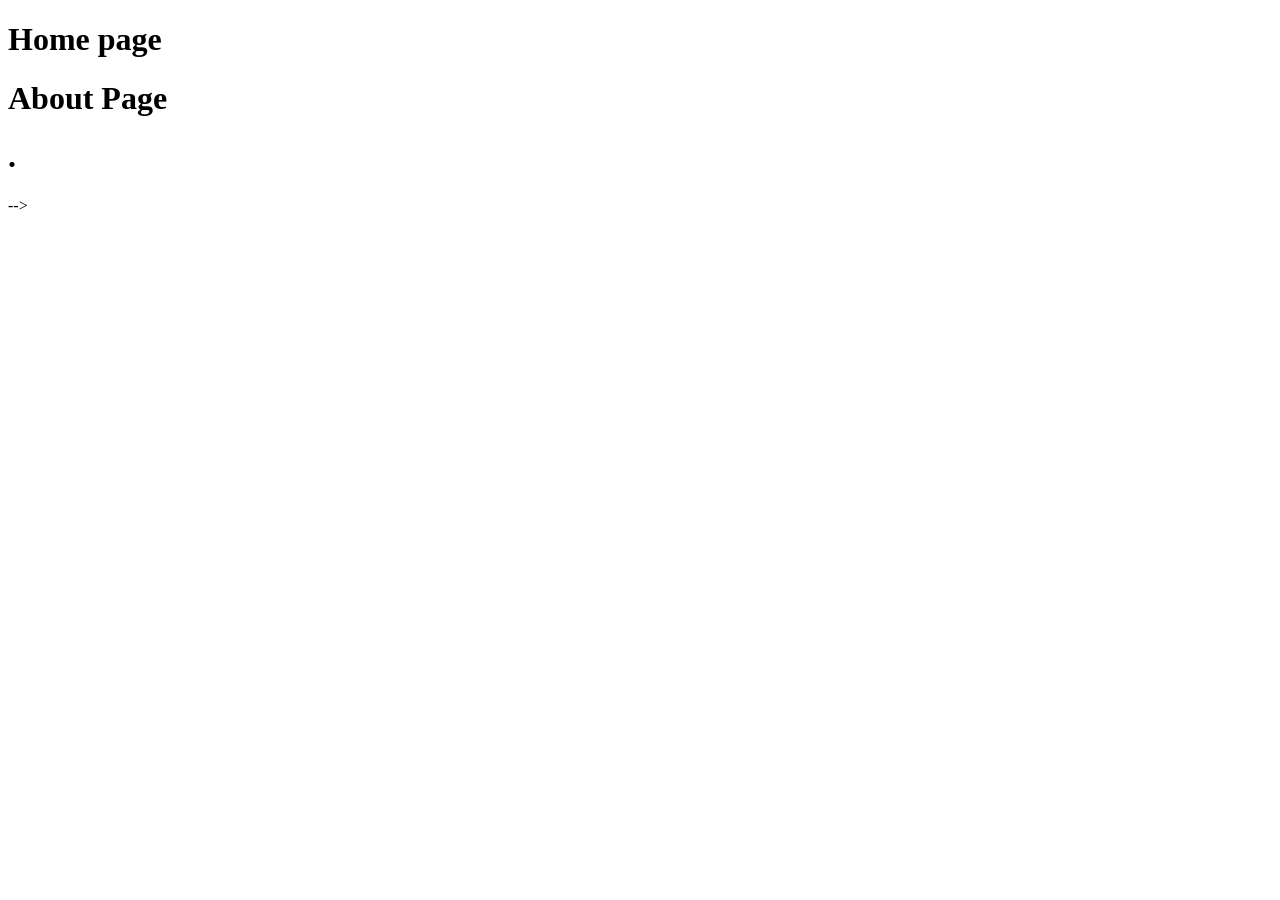
==== index.html @ bed2f5f3 "Add wedding invitation website" ====
<!DOCTYPE html>
<html lang="en">
<head>
    <!-- <meta charset="UTF-8">
    <meta name="viewport" content="width=device-width, initial-scale=1.0">
    <title>Home Page</title>
    <style>

        *{
            padding: 0;
            margin: 0;
            box-sizing: border-box;
            font-family: Verdana, Geneva, Tahoma, sans-serif;
        }



        .square{

            background-color: blue;
            width: 300px;
            height: 300px;
            margin: 20px;
            border-radius: 74px 14px 61px 27px; 

        }

        .rect{
            background-color: red;
            width: 400px;
            height: 200px;
            margin: 20px;

        }

        .cir{

            background-color: rgb(0, 255, 26);
            width: 300px;
            height: 300px;
            margin: 20px;
            border-radius: 50%;


        }

        

       

    </style>
</head>
<!-- <body> -->

    <h1 class="square">Home page</h1>

    <h1 class="rect">About Page</h1>

    <h1 class="cir">.</h1>
    
</body>
</html>
<!DOCTYPE html>
<html lang="en">
<head>
    <meta charset="UTF-8">
    <meta name="viewport" content="width=device-width, initial-scale=1.0">
    <title>StartupAMP Demo</title>
    <link rel="shortcut icon" href="Assests/logo.png" type="image/x-icon">
    <link rel="stylesheet" href="Mobile.css">
</head>
<body>
    <!-- <header>
        <div class="logo-text">
            <h2>Best Mobile App</h2>
        </div>
        <div class="head-menus">
            <ul class="Main-menus">
                <a href="#"> <li>HOME</li></a>
                <a href="#"><li>SERVICES</li></a>
                <a href="#"><li>ABOUT US</li></a>
                <a href="#" ><li class="show-menus">MORE DEMOS 🔻
                    <ul class="sub-menus">
                        <a href="#"><li>Mobil App</li></a>
                        <a href="#"><li>Co -working</li></a>
                        <a href="#"><li>Bussiness School</li></a>
                        <a href="#"><li>Headres</li></a>
                        <a href="#"><li>Featurs</li></a>
                        <a href="#"><li>Tab</li></a>
                    </ul>
                </li></a>
                <a href="#" class="Contact-menu"><li>CONTACT US</li></a>           
            </ul>
        </div>
    </header> -->

 -->







    <script>
        var personal_details=
        {
            "name":prompt("Enter Your Name")

        }
        console.log(personal_details.name)

    </script>

</body>
</html>
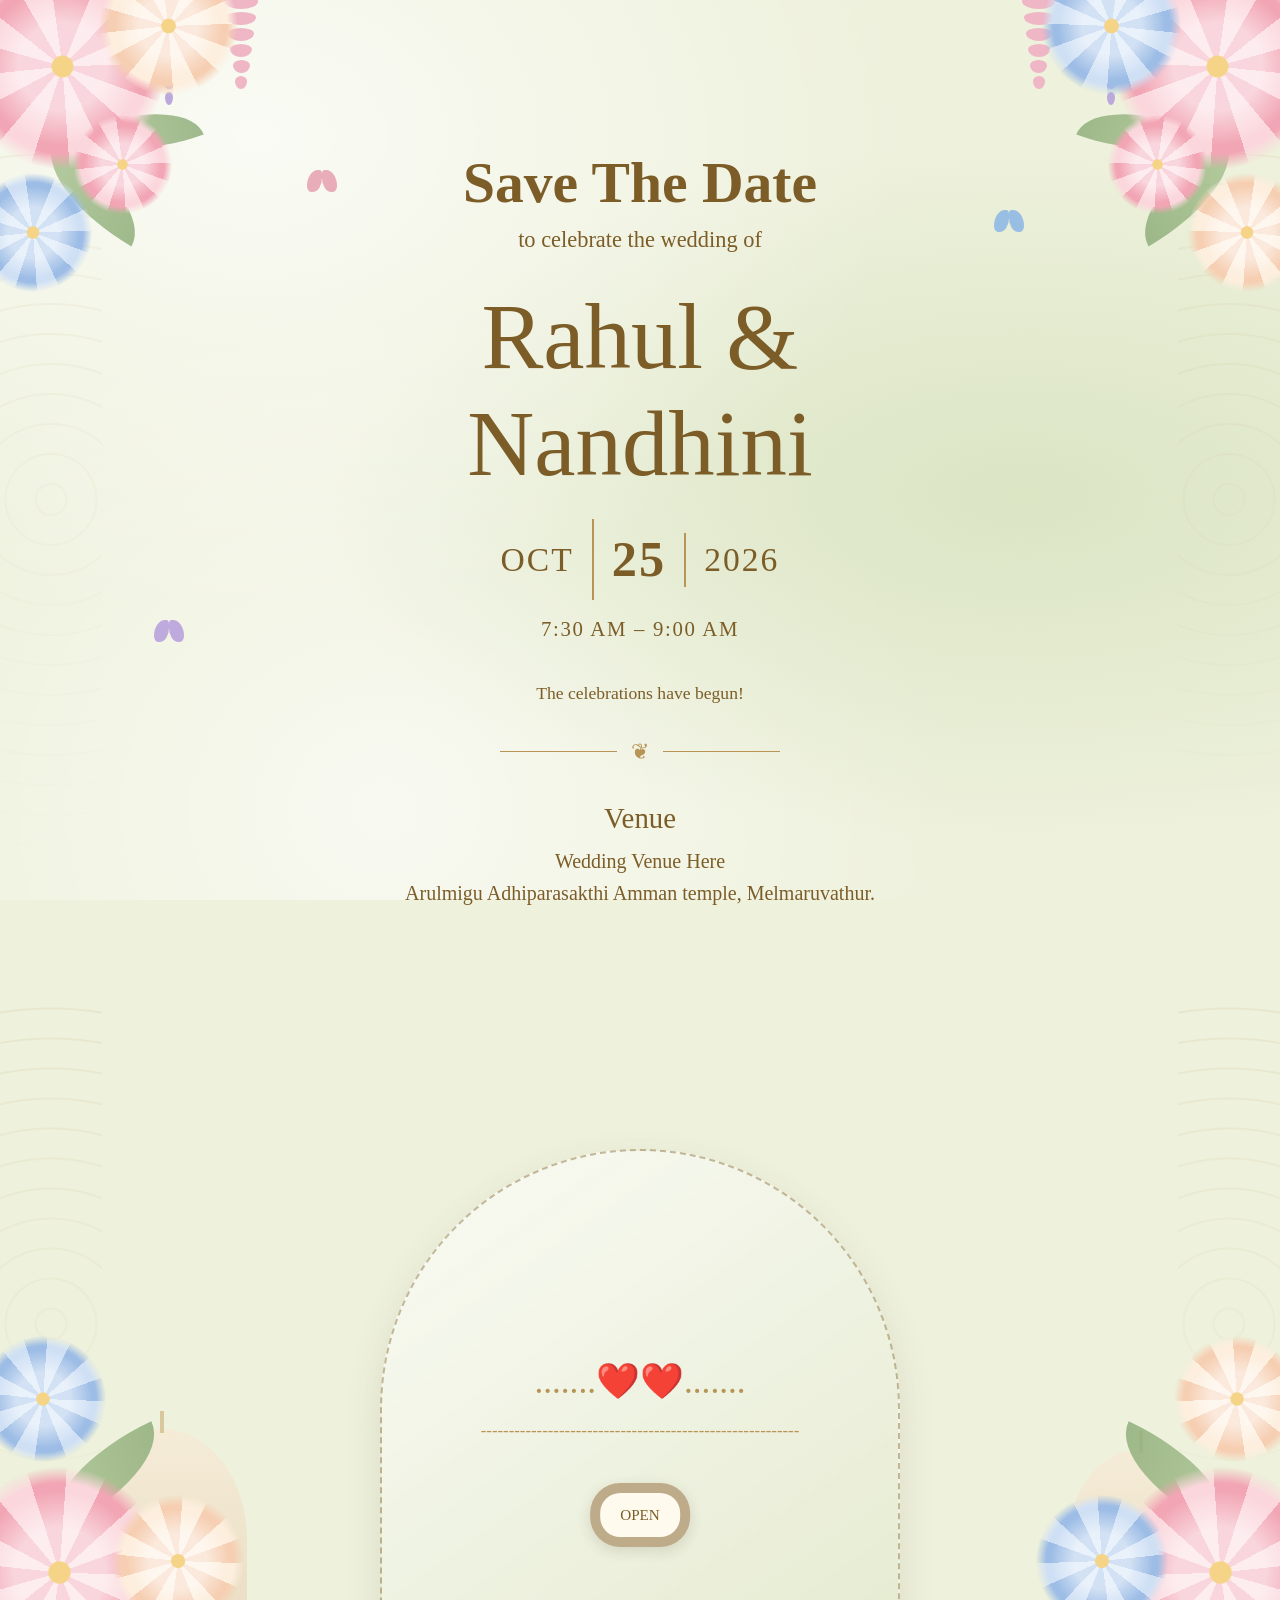
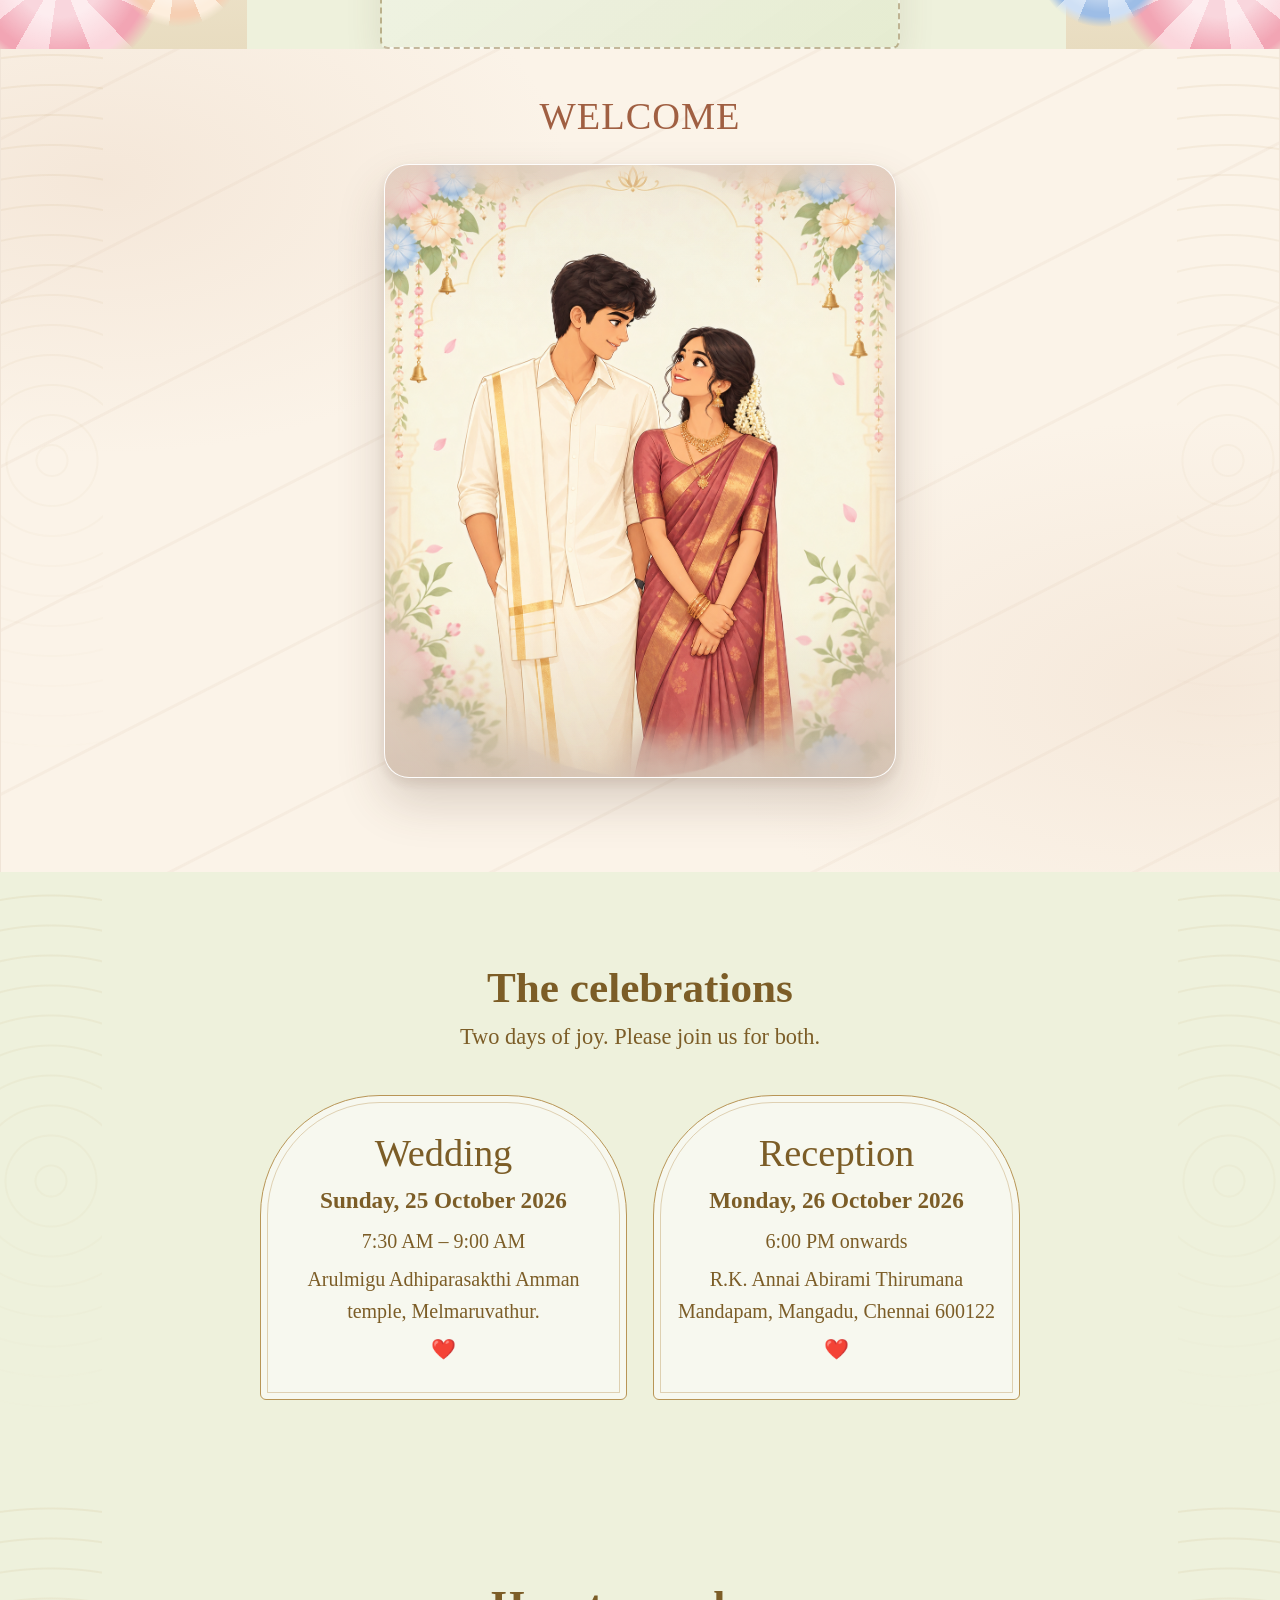
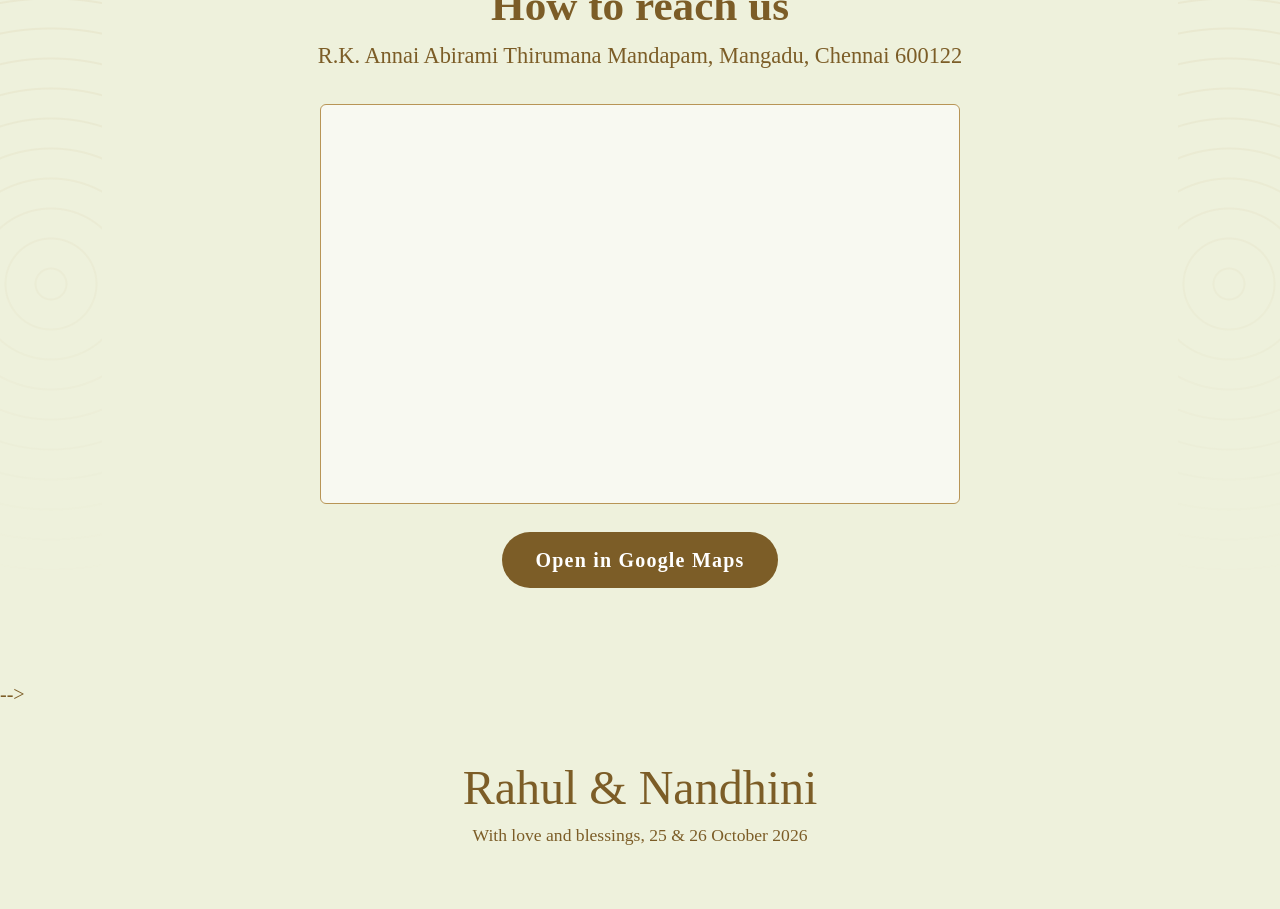
==== commit 6898f2be: "Set wedding invitation as homepage" ====
--- a/index.html
+++ b/index.html
@@ -1,116 +1,420 @@
 <!DOCTYPE html>
 <html lang="en">
 <head>
-    <!-- <meta charset="UTF-8">
-    <meta name="viewport" content="width=device-width, initial-scale=1.0">
-    <title>Home Page</title>
-    <style>
-
-        *{
-            padding: 0;
-            margin: 0;
-            box-sizing: border-box;
-            font-family: Verdana, Geneva, Tahoma, sans-serif;
-        }
-
-
-
-        .square{
-
-            background-color: blue;
-            width: 300px;
-            height: 300px;
-            margin: 20px;
-            border-radius: 74px 14px 61px 27px; 
-
-        }
-
-        .rect{
-            background-color: red;
-            width: 400px;
-            height: 200px;
-            margin: 20px;
-
-        }
-
-        .cir{
-
-            background-color: rgb(0, 255, 26);
-            width: 300px;
-            height: 300px;
-            margin: 20px;
-            border-radius: 50%;
-
-
-        }
-
-        
-
-       
-
-    </style>
-</head>
-<!-- <body> -->
-
-    <h1 class="square">Home page</h1>
-
-    <h1 class="rect">About Page</h1>
-
-    <h1 class="cir">.</h1>
-    
-</body>
-</html>
-<!DOCTYPE html>
-<html lang="en">
-<head>
-    <meta charset="UTF-8">
-    <meta name="viewport" content="width=device-width, initial-scale=1.0">
-    <title>StartupAMP Demo</title>
-    <link rel="shortcut icon" href="Assests/logo.png" type="image/x-icon">
-    <link rel="stylesheet" href="Mobile.css">
+<meta charset="utf-8">
+<meta name="viewport" content="width=device-width, initial-scale=1">
+<title>Rahul &amp; Nandhini | Save the Date</title>
+<link rel="preconnect" href="https://fonts.googleapis.com">
+<link rel="preconnect" href="https://fonts.gstatic.com" crossorigin>
+<link href="https://fonts.googleapis.com/css2?family=Cormorant+Garamond:wght@500;600&family=Pinyon+Script&display=swap" rel="stylesheet">
+<style>
+/* ===== Tokens: change these to re-theme ===== */
+:root{
+  --paper:#eef1dc;       /* sage marble paper */
+  --paper-2:#e2e9cd;
+  --gold:#7c5d27;        /* brown-gold text */
+  --gold-soft:#b89556;
+  --leaf:#8fae7a;
+  --serif:"Cormorant Garamond",Georgia,"Times New Roman",serif;
+  --script:"Pinyon Script","Brush Script MT",cursive;
+}
+*{box-sizing:border-box;margin:0;padding:0}
+body{
+  font-family:var(--serif);font-weight:500;font-size:1.25rem;color:var(--gold);line-height:1.6;
+  background:
+    radial-gradient(ellipse at 20% 15%,rgba(255,255,255,.7),transparent 45%),
+    radial-gradient(ellipse at 80% 55%,rgba(214,226,190,.8),transparent 50%),
+    radial-gradient(ellipse at 30% 90%,rgba(255,255,255,.6),transparent 45%),
+    var(--paper);
+  background-attachment:fixed;
+}
+a{color:inherit}
+:focus-visible{outline:3px solid var(--gold-soft);outline-offset:3px}
+
+/* ===== Sections ===== */
+section{position:relative;overflow:hidden;padding:90px 24px;text-align:center}
+.col{position:relative;z-index:2;max-width:560px;margin:0 auto}
+/* faint carved side panels like the reference */
+section::before,section::after{
+  content:"";position:absolute;top:0;bottom:0;width:clamp(30px,8vw,110px);opacity:.5;
+  background:repeating-radial-gradient(circle at 50% 50%,transparent 0 14px,rgba(184,149,86,.22) 15px 16px,transparent 17px 30px);
+  -webkit-mask:linear-gradient(#000,transparent 90%);mask:linear-gradient(#000,transparent 90%);
+}
+section::before{left:0}
+section::after{right:0}
+
+/* ===== Hero ===== */
+.hero{min-height:100vh;display:grid;align-items:center;padding-top:150px}
+.hero .col{animation:fade 1.6s ease-out both}
+.title{font-size:clamp(2.4rem,8vw,3.6rem);font-weight:600;line-height:1.15}
+.small{font-size:clamp(1.1rem,3.4vw,1.4rem);margin-top:6px}
+.names{font-family:var(--script);font-weight:400;font-size:clamp(3.4rem,13vw,5.8rem);line-height:1.15;margin:26px 0 22px}
+.date{
+  display:inline-flex;align-items:center;gap:18px;font-size:clamp(1.4rem,5vw,2.1rem);letter-spacing:.06em;
+}
+.date b{font-size:1.5em;font-weight:600}
+.date span+span,.date b+span,.date span+b{border-left:2px solid var(--gold-soft);padding-left:18px}
+.time{margin-top:12px;letter-spacing:.08em;font-size:clamp(1.05rem,3.4vw,1.3rem)}
+.orn{display:flex;align-items:center;gap:14px;max-width:280px;margin:26px auto;color:var(--gold-soft);font-size:1.4rem}
+.orn::before,.orn::after{content:"";flex:1;height:1px;background:var(--gold-soft)}
+.venue-name{font-size:clamp(1.4rem,4.6vw,1.8rem);margin-bottom:4px}
+h2{font-size:clamp(2rem,6vw,2.7rem);font-weight:600;line-height:1.2}
+
+/* ===== Couple scene ===== */
+.scene{min-height:650px;padding-bottom:0;display:flex;align-items:flex-end;justify-content:center}
+.scene .col{max-width:560px;width:100%}
+.couple-photo{position:relative;display:grid;place-items:center;width:min(82vw,520px);height:clamp(390px,48vw,500px);margin:0 auto;overflow:hidden;border:2px dashed rgba(124,93,39,.42);border-radius:260px 260px 8px 8px;background:linear-gradient(145deg,rgba(255,255,255,.68),rgba(226,233,205,.75));box-shadow:0 14px 36px rgba(89,72,39,.12)}
+.couple-photo.has-image{border-style:solid;background:#e6dbc8}
+.couple-photo img{display:block;width:100%;height:100%;object-fit:cover;color:var(--gold);font-size:1rem}
+.couple-empty{padding:24px;text-align:center;color:var(--gold-soft)}
+.couple-empty .photo-icon{display:block;font-size:2.2rem;margin-bottom:8px}
+.couple-empty p{font-size:1.05rem}
+.couple-upload{position:absolute;left:50%;bottom:100px;transform:translateX(-50%);z-index:4;padding:10px 20px;border:10px solid rgba(124,93,39,.5);border-radius:30px;background:rgba(255,250,239,.94);color:var(--gold);font:inherit;font-size:.95rem;white-space:nowrap;cursor:pointer;box-shadow:0 4px 14px rgba(65,49,22,.14)}
+.couple-upload:hover{background:#fff}
+.couple-upload:focus-within{outline:3px solid var(--gold-soft);outline-offset:3px}
+.couple-upload input{position:absolute;width:1px;height:1px;overflow:hidden;clip:rect(0,0,0,0);white-space:nowrap;clip-path:inset(50%)}
+.dome{position:absolute;bottom:0;z-index:1;background:linear-gradient(#f5ecd8,#e8dcc0);border-radius:50% 50% 0 0}
+.dome.d1{left:6%;width:clamp(90px,20vw,170px);height:clamp(120px,26vw,220px)}
+.dome.d2{right:5%;width:clamp(80px,18vw,150px);height:clamp(110px,24vw,200px)}
+.dome::before{content:"";position:absolute;left:50%;top:-18px;width:4px;height:22px;background:#d9c79d;translate:-50% 0}
+
+/* ===== Events ===== */
+.cards{display:grid;grid-template-columns:repeat(auto-fit,minmax(240px,1fr));gap:26px;margin-top:40px}
+.card{
+  background:rgba(255,255,255,.55);padding:34px 22px;
+  border:1px solid var(--gold-soft);outline:1px solid rgba(184,149,86,.4);outline-offset:-8px;
+  border-radius:120px 120px 6px 6px;
+}
+.card h3{font-family:var(--script);font-weight:400;font-size:2.4rem;line-height:1.2}
+.card p{margin-top:6px}
+.card .big{font-size:1.45rem;font-weight:600}
+
+/* ===== Map ===== */
+.map{margin:30px auto 0;max-width:640px;aspect-ratio:16/10;border:1px solid var(--gold-soft);padding:8px;background:rgba(255,255,255,.6);border-radius:6px}
+.map iframe{width:100%;height:100%;border:0;display:block}
+.btn{
+  display:inline-block;margin-top:28px;padding:12px 34px;text-decoration:none;font-weight:600;letter-spacing:.06em;
+  color:#fff;background:var(--gold);border-radius:40px;transition:background .2s;
+}
+.btn:hover{background:#5f4519}
+footer{text-align:center;padding:50px 24px 60px;font-size:1.1rem}
+footer .names{font-size:3rem;margin:0 0 6px}
+
+/* ===== Hand-built florals (CSS only) ===== */
+.corner{position:absolute;width:clamp(170px,38vw,330px);height:clamp(190px,42vw,360px);z-index:1;pointer-events:none}
+.corner.tl{top:0;left:0}
+.corner.tr{top:0;right:0;scale:-1 1}
+.corner.bl{bottom:0;left:0;scale:1 -1}
+.corner.br{bottom:0;right:0;scale:-1 -1}
+.b{
+  position:absolute;left:var(--x);top:var(--y);width:var(--s);aspect-ratio:1;border-radius:50%;
+  background:
+    radial-gradient(circle,#f5d487 0 7%,transparent 8%),
+    radial-gradient(circle,rgba(255,255,255,.55) 0 30%,transparent 55%),
+    repeating-conic-gradient(var(--p1) 0 22deg,var(--p2) 22deg 44deg);
+  -webkit-mask:radial-gradient(circle,#000 60%,transparent 71%);mask:radial-gradient(circle,#000 60%,transparent 71%);
+}
+.pink{--p1:#f2a5b4;--p2:#fbd6dc}
+.blue{--p1:#9dbde6;--p2:#cfe0f5}
+.peach{--p1:#f6cfb3;--p2:#fdeedd}
+.l{position:absolute;left:var(--x);top:var(--y);width:var(--s);height:calc(var(--s)*.45);rotate:var(--r);
+  background:linear-gradient(90deg,#a9c492,var(--leaf));border-radius:0 100% 0 100%;opacity:.85}
+.w{position:absolute;left:var(--x);top:var(--y);display:flex;flex-direction:column;align-items:center;gap:3px}
+.w i{display:block;height:13px;border-radius:50% 50% 50% 50%/40% 40% 60% 60%;background:var(--wc,#bba9dc);width:var(--ww)}
+.w i:nth-child(1){--ww:34px}.w i:nth-child(2){--ww:30px}.w i:nth-child(3){--ww:26px}
+.w i:nth-child(4){--ww:22px}.w i:nth-child(5){--ww:17px}.w i:nth-child(6){--ww:12px}.w i:nth-child(7){--ww:8px}
+.w.rose{--wc:#efb6c6}
+
+/* butterflies */
+.bf{position:absolute;z-index:3;width:30px;height:24px;pointer-events:none;animation:float 7s ease-in-out infinite alternate}
+.bf::before,.bf::after{content:"";position:absolute;top:0;width:15px;height:22px;background:var(--bc,#e7a3b3);opacity:.9;
+  border-radius:80% 20% 70% 30%;transform-origin:100% 50%;animation:flap .9s ease-in-out infinite alternate}
+.bf::before{left:0}
+.bf::after{right:0;border-radius:20% 80% 30% 70%;transform-origin:0 50%}
+.bf.blu{--bc:#8fb8e4}.bf.lav{--bc:#b9a2dd}
+
+/* ===== Warm botanical 3D photo carousel ===== */
+.gallery{
+  --gallery-ink:#76513c;--gallery-cream:#fbf3e8;--gallery-line:#ead9c8;
+  max-width:1350px;margin:0 auto;min-height:760px;padding:44px 3vw 58px;
+  color:var(--gallery-ink);background:
+    radial-gradient(ellipse at 8% 16%,rgba(228,200,177,.28),transparent 28%),
+    radial-gradient(ellipse at 94% 78%,rgba(228,200,177,.25),transparent 30%),
+    repeating-linear-gradient(153deg,transparent 0 78px,rgba(189,151,119,.08) 79px 81px,transparent 82px 146px),
+    var(--gallery-cream);
+  border-inline:1px solid #f0e4d7;overflow:hidden
+}
+.gallery h2{font-size:clamp(1.9rem,3vw,2.55rem);font-weight:500;letter-spacing:.025em;color:#a05f42}
+.gallery .small{color:#8e725f}
+.stage{position:relative;perspective:1400px;height:clamp(390px,54vw,650px);max-width:1120px;margin:24px auto 0;display:grid;place-items:center;isolation:isolate}
+.ring{position:relative;width:clamp(210px,40vw,540px);height:min(100%,680px);transform-style:preserve-3d}
+.ph{position:absolute;inset:2;margin:0;overflow:hidden;
+  border-radius:25px;background:#ead8c8;border:1px solid rgba(255,255,255,.95);box-shadow:0 24px 48px rgba(88,61,43,.2),0 5px 12px rgba(88,61,43,.12);transition:transform .75s cubic-bezier(.2,.75,.2,1),opacity .75s,filter .75s;backface-visibility:hidden}
+.ph img{display:block;width:100%;height:100%;object-fit:cover;color:var(--gallery-ink);font-size:.8rem}
+.ph::after{content:"";position:absolute;inset:0;pointer-events:none;background:linear-gradient(180deg,rgba(50,34,25,.04),transparent 28%,transparent 72%,rgba(50,34,25,.1))}
+.ph.pos-0{z-index:5;opacity:1;filter:none;transform:translateX(0) rotateY(0) scale(1)}
+.ph.pos-1{z-index:4;opacity:.88;filter:saturate(.82);transform:translateX(74%) rotateY(-27deg) scale(.88)}
+.ph.pos-n1{z-index:4;opacity:.88;filter:saturate(.82);transform:translateX(-74%) rotateY(27deg) scale(.88)}
+.ph.pos-2{z-index:2;opacity:.42;filter:saturate(.7);transform:translateX(132%) rotateY(-38deg) scale(.76)}
+.ph.pos-n2{z-index:2;opacity:.42;filter:saturate(.7);transform:translateX(-132%) rotateY(38deg) scale(.76)}
+.ph.pos-hidden{z-index:0;opacity:0;pointer-events:none;transform:scale(.7)}
+.gallery-arrow{position:absolute;z-index:8;top:50%;display:grid;place-items:center;width:48px;height:48px;border:0;border-radius:50%;background:#76513c;color:#fff4e9;font:inherit;font-size:1.6rem;line-height:1;cursor:pointer;box-shadow:0 5px 14px rgba(68,45,31,.22);transition:transform .2s,background .2s}
+.gallery-arrow:hover{background:#a05f42;transform:scale(1.07)}
+.gallery-arrow:focus-visible{outline:3px solid #c8956e;outline-offset:4px}
+.gallery-arrow.prev{left:max(8px,calc(50% - 440px))}.gallery-arrow.next{right:max(8px,calc(50% - 440px))}
+.gallery .hint{margin-top:12px;color:#987b65;font-size:.9rem}
+@media(max-width:620px){.gallery{min-height:580px;padding:42px 12px}.stage{height:400px}.ring{width:min(64vw,300px)}.ph{border-radius:19px}.ph.pos-1{transform:translateX(55%) rotateY(-27deg) scale(.82)}.ph.pos-n1{transform:translateX(-55%) rotateY(27deg) scale(.82)}.ph.pos-2{transform:translateX(82%) rotateY(-36deg) scale(.7)}.ph.pos-n2{transform:translateX(-82%) rotateY(36deg) scale(.7)}.gallery-arrow{width:40px;height:40px;font-size:1.35rem}.gallery-arrow.prev{left:5px}.gallery-arrow.next{right:5px}}
+@media(prefers-reduced-motion:reduce){.ph,.gallery-arrow{transition:none}}
+
+/* ===== Countdown ===== */
+.count{margin-top:34px}
+.count p{font-size:1.1rem;margin-bottom:12px}
+.units{display:flex;justify-content:center;gap:clamp(8px,3vw,18px)}
+.unit{
+  width:clamp(62px,19vw,90px);aspect-ratio:1;display:grid;place-content:center;
+  background:rgba(255,255,255,.6);border:1px solid var(--gold-soft);outline:1px solid rgba(184,149,86,.4);outline-offset:-5px;border-radius:50%;
+}
+.unit b{font-size:clamp(1.5rem,6vw,2.2rem);font-weight:600;line-height:1;font-variant-numeric:tabular-nums}
+.unit span{font-size:.8rem;letter-spacing:.05em;margin-top:4px}
+.done{font-family:var(--script);font-size:2.2rem;font-weight:400}
+
+@keyframes fade{from{opacity:0;translate:0 22px}to{opacity:1;translate:0 0}}
+@keyframes flap{to{transform:scaleX(.35)}}
+@keyframes float{to{translate:26px -34px;rotate:14deg}}
+@media (prefers-reduced-motion:reduce){.hero .col,.bf,.bf::before,.bf::after{animation:none}}
+@media (max-width:520px){section{padding:70px 18px}.hero{padding-top:130px}}
+</style>
 </head>
 <body>
-    <!-- <header>
-        <div class="logo-text">
-            <h2>Best Mobile App</h2>
-        </div>
-        <div class="head-menus">
-            <ul class="Main-menus">
-                <a href="#"> <li>HOME</li></a>
-                <a href="#"><li>SERVICES</li></a>
-                <a href="#"><li>ABOUT US</li></a>
-                <a href="#" ><li class="show-menus">MORE DEMOS 🔻
-                    <ul class="sub-menus">
-                        <a href="#"><li>Mobil App</li></a>
-                        <a href="#"><li>Co -working</li></a>
-                        <a href="#"><li>Bussiness School</li></a>
-                        <a href="#"><li>Headres</li></a>
-                        <a href="#"><li>Featurs</li></a>
-                        <a href="#"><li>Tab</li></a>
-                    </ul>
-                </li></a>
-                <a href="#" class="Contact-menu"><li>CONTACT US</li></a>           
-            </ul>
-        </div>
-    </header> -->
-
- -->
-
-
-
-
-
-
-
-    <script>
-        var personal_details=
-        {
-            "name":prompt("Enter Your Name")
-
-        }
-        console.log(personal_details.name)
-
-    </script>
+
+<!-- ============ HERO ============ -->
+<section class="hero">
+  <!-- top-left florals -->
+  <div class="corner tl" aria-hidden="true">
+    <i class="w" style="--x:46%;--y:-4px"><i></i><i></i><i></i><i></i><i></i><i></i><i></i></i>
+    <i class="w rose" style="--x:68%;--y:-4px"><i></i><i></i><i></i><i></i><i></i><i></i></i>
+    <i class="l" style="--x:10%;--y:46%;--s:120px;--r:30deg"></i>
+    <i class="l" style="--x:30%;--y:30%;--s:100px;--r:-20deg"></i>
+    <i class="b pink"  style="--x:-12%;--y:-10%;--s:62%"></i>
+    <i class="b peach" style="--x:30%;--y:-12%;--s:42%"></i>
+    <i class="b blue"  style="--x:-8%;--y:48%;--s:36%"></i>
+    <i class="b pink"  style="--x:22%;--y:32%;--s:30%"></i>
+  </div>
+  <!-- top-right florals (mirrored) -->
+  <div class="corner tr" aria-hidden="true">
+    <i class="w" style="--x:46%;--y:-4px"><i></i><i></i><i></i><i></i><i></i><i></i><i></i></i>
+    <i class="w rose" style="--x:68%;--y:-4px"><i></i><i></i><i></i><i></i><i></i><i></i></i>
+    <i class="l" style="--x:10%;--y:46%;--s:120px;--r:30deg"></i>
+    <i class="l" style="--x:30%;--y:30%;--s:100px;--r:-20deg"></i>
+    <i class="b pink"  style="--x:-12%;--y:-10%;--s:62%"></i>
+    <i class="b blue"  style="--x:30%;--y:-12%;--s:42%"></i>
+    <i class="b peach" style="--x:-8%;--y:48%;--s:36%"></i>
+    <i class="b pink"  style="--x:22%;--y:32%;--s:30%"></i>
+  </div>
+
+  <i class="bf" style="top:17%;left:24%" aria-hidden="true"></i>
+  <i class="bf blu" style="top:21%;right:20%;animation-delay:-3s" aria-hidden="true"></i>
+  <i class="bf lav" style="top:62%;left:12%;animation-delay:-5s" aria-hidden="true"></i>
+
+  <div class="col">
+    <h1 class="title">Save The Date</h1>
+    <p class="small">to celebrate the wedding of</p>
+    <p class="names">Rahul  &amp; Nandhini</p>
+    <p class="date"><span>OCT</span><b>25</b><span>2026</span></p>
+    <p class="time">7:30 AM &ndash; 9:00 AM</p>
+
+    <div class="count" id="count">
+      <p id="count-label">Counting down to our big day</p>
+      <div class="units" role="timer">
+        <div class="unit"><b id="cd-d">--</b><span>Days</span></div>
+        <div class="unit"><b id="cd-h">--</b><span>Hours</span></div>
+        <div class="unit"><b id="cd-m">--</b><span>Minutes</span></div>
+        <div class="unit"><b id="cd-s">--</b><span>Seconds</span></div>
+      </div>
+    </div>
+
+    <div class="orn" aria-hidden="true">&#10086;</div>
+    <p class="venue-name">Venue</p>
+    <p>Wedding Venue Here</p>
+    <p>Arulmigu Adhiparasakthi Amman temple, Melmaruvathur. </p>
+  </div>
+</section>
+
+<!-- ============ COUPLE SCENE ============ -->
+<section class="scene">
+  <div class="dome d1" aria-hidden="true"></div>
+  <div class="dome d2" aria-hidden="true"></div>
+  <div class="corner bl" aria-hidden="true">
+    <i class="l" style="--x:12%;--y:40%;--s:130px;--r:25deg"></i>
+    <i class="b pink"  style="--x:-14%;--y:-8%;--s:64%"></i>
+    <i class="b peach" style="--x:34%;--y:6%;--s:40%"></i>
+    <i class="b blue"  style="--x:-6%;--y:52%;--s:38%"></i>
+  </div>
+  <div class="corner br" aria-hidden="true">
+    <i class="l" style="--x:12%;--y:40%;--s:130px;--r:25deg"></i>
+    <i class="b pink"  style="--x:-14%;--y:-8%;--s:64%"></i>
+    <i class="b blue"  style="--x:34%;--y:6%;--s:40%"></i>
+    <i class="b peach" style="--x:-6%;--y:52%;--s:38%"></i>
+  </div>
+  <div class="col">
+    <div class="couple-photo" id="couple-photo">
+      <div class="couple-empty" id="couple-empty">
+        <span class="photo-icon" aria-hidden="true">.......❤️❤️.......</span>
+        <p>---------------------------------------------------------</p>
+      </div>
+      <label class="couple-upload" onclick="alert('Thanks For The Inspect!')">
+        OPEN
+      </label>
+    </div>
+  </div>
+</section>
+
+<!-- ============ PHOTOS (3D botanical carousel) ============ -->
+<section class="gallery" aria-label="Photo gallery">
+  <div class="col" style="max-width:1120px">
+    <h2>WELCOME</h2>
+    <div class="stage">
+      <!-- <button class="gallery-arrow prev" type="button" aria-label="Previous photo">&#8249;</button> -->
+      <div class="ring" aria-live="polite">
+        <figure class="ph" style="--i:0"><img src="image/Romantic South Indian Wedding Portrait.png" alt="Rahul and Nandhini, photo 1"></figure>
+        <!-- <figure class="ph" style="--i:1"><img src="image/wp2054948.jpg" alt="Rahul and Nandhini, photo 2"></figure>
+        <figure class="ph" style="--i:2"><img src="image/wp2054948.jpg" alt="Rahul and Nandhini, photo 3"></figure>
+        <figure class="ph" style="--i:3"><img src="image/wp2054948.jpg" alt="Rahul and Nandhini, photo 4"></figure>
+        <figure class="ph" style="--i:4"><img src="image/wp2054948.jpg" alt="Rahul and Nandhini, photo 5"></figure>
+        <figure class="ph" style="--i:5"><img src="image/wp2054948.jpg" alt="Rahul and Nandhini, photo 6"></figure>
+      </div>
+      <button class="gallery-arrow next" type="button" aria-label="Next photo">&#8250;</button> -->
+    </div>
+    <p class="hint">Use the arrows to browse our moments</p>
+  </div>
+</section>
+
+<!-- ============ EVENTS ============ -->
+<section>
+  <div class="col" style="max-width:760px">
+    <h2>The celebrations</h2>
+    <p class="small">Two days of joy. Please join us for both.</p>
+    <div class="cards">
+      <article class="card">
+        <h3>Wedding</h3>
+        <p class="big">Sunday, 25 October 2026</p>
+        <p>7:30 AM &ndash; 9:00 AM</p>
+        <p>Arulmigu Adhiparasakthi Amman temple, Melmaruvathur.</p>
+        <p>❤️</p>
+      </article>
+      <article class="card">
+        <h3>Reception</h3>
+        <p class="big">Monday, 26 October 2026</p>
+        <p>6:00 PM onwards</p>
+        <p>R.K. Annai Abirami Thirumana Mandapam, Mangadu, Chennai 600122</p>
+        <p>❤️</p>
+      </article>
+    </div>
+  </div>
+</section>
+
+<!-- ============ MAP ============ -->
+<section>
+  <div class="col" style="max-width:720px">
+    <h2>How to reach us</h2>
+    <p class="small">R.K. Annai Abirami Thirumana Mandapam, Mangadu, Chennai 600122</p>
+    <div class="map">
+      <iframe title="Map of R.K. Annai Abirami Thirumana Mandapam, Mangadu" loading="lazy"
+        src="https://www.google.com/maps?q=R.K.+Annai+Abirami+Thirumana+Mandapam,+Mangadu,+Chennai&amp;output=embed"></iframe>
+    </div>
+    <a class="btn" target="_blank" rel="noopener"
+       href="https://www.google.com/maps/search/?api=1&amp;query=R.K.+Annai+Abirami+Thirumana+Mandapam+Mangadu+Chennai">Open in Google Maps</a>
+  </div>
+</section>
+
+ <!-- RSV============P ============
+ <section>
+  <div cl<!--ass="col">
+    <h2>Will you be there?</h2>
+    <p class="small">Let us know, so we can welcome you with open arms.</p>
+    Replace 91XXXXXXXXXX with the family's WhatsApp number
+    <a class="btn" target="_blank" rel="noopener"
+       href="https://wa.me/91XXXXXXXXXX?text=Hi%2C%20we%20will%20attend%20the%20wedding%20of%20Rahul%20and%20Nandhini.">Reply on WhatsApp</a>
+  </div>
+</section> --> -->
+
+<footer>
+  <p class="names">Rahul &amp; Nandhini</p>
+  <p>With love and blessings, 25 &amp; 26 October 2026</p>
+</footer>
+
+<script>
+/* Let the visitor choose a local couple photo and preview it in this page. */
+(function () {
+  var picker = document.getElementById('couple-file');
+  var frame = document.getElementById('couple-photo');
+  var empty = document.getElementById('couple-empty');
+  picker.addEventListener('change', function () {
+    var file = picker.files && picker.files[0];
+    if (!file || !file.type.startsWith('image/')) return;
+    var oldImage = frame.querySelector('img');
+    if (oldImage) oldImage.remove();
+    var image = document.createElement('img');
+    image.src = URL.createObjectURL(file);
+    image.alt = 'Selected couple photo';
+    frame.insertBefore(image, frame.querySelector('.couple-upload'));
+    empty.hidden = true;
+    frame.classList.add('has-image');
+  });
+})();
+</script>
+
+<script>
+/* 3D photo carousel */
+(function () {
+  var ring = document.querySelector('.gallery .ring');
+  var cards = Array.from(ring.querySelectorAll('.ph'));
+  var current = 0;
+  function render() {
+    cards.forEach(function (card, index) {
+      var offset = (index - current + cards.length) % cards.length;
+      if (offset > cards.length / 2) offset -= cards.length;
+      var position = Math.abs(offset) > 2 ? 'hidden' : String(offset).replace('-', 'n');
+      card.className = 'ph pos-' + position;
+      card.setAttribute('aria-hidden', offset === 0 ? 'false' : 'true');
+    });
+  }
+  document.querySelector('.gallery-arrow.prev').addEventListener('click', function () {
+    current = (current - 1 + cards.length) % cards.length; render();
+  });
+  document.querySelector('.gallery-arrow.next').addEventListener('click', function () {
+    current = (current + 1) % cards.length; render();
+  });
+  render();
+})();
+</script>
+
+<script>
+/* Wedding start time: 25 Oct 2026, 7:30 AM IST. Change the date here to re-target. */
+(function () {
+  var target = new Date("2026-10-25T07:30:00+05:30").getTime();
+  var el = {
+    d: document.getElementById("cd-d"), h: document.getElementById("cd-h"),
+    m: document.getElementById("cd-m"), s: document.getElementById("cd-s")
+  };
+  var box = document.getElementById("count");
+  function pad(n) { return n < 10 ? "0" + n : String(n); }
+  function tick() {
+    var diff = target - Date.now();
+    if (diff <= 0) {
+      box.innerHTML = '<p class="done">The celebrations have begun!</p>';
+      return;
+    }
+    var s = Math.floor(diff / 1000);
+    el.d.textContent = Math.floor(s / 86400);
+    el.h.textContent = pad(Math.floor(s % 86400 / 3600));
+    el.m.textContent = pad(Math.floor(s % 3600 / 60));
+    el.s.textContent = pad(s % 60);
+    setTimeout(tick, 1000);
+  }
+  tick();
+})();
+</script>
 
 </body>
 </html>
